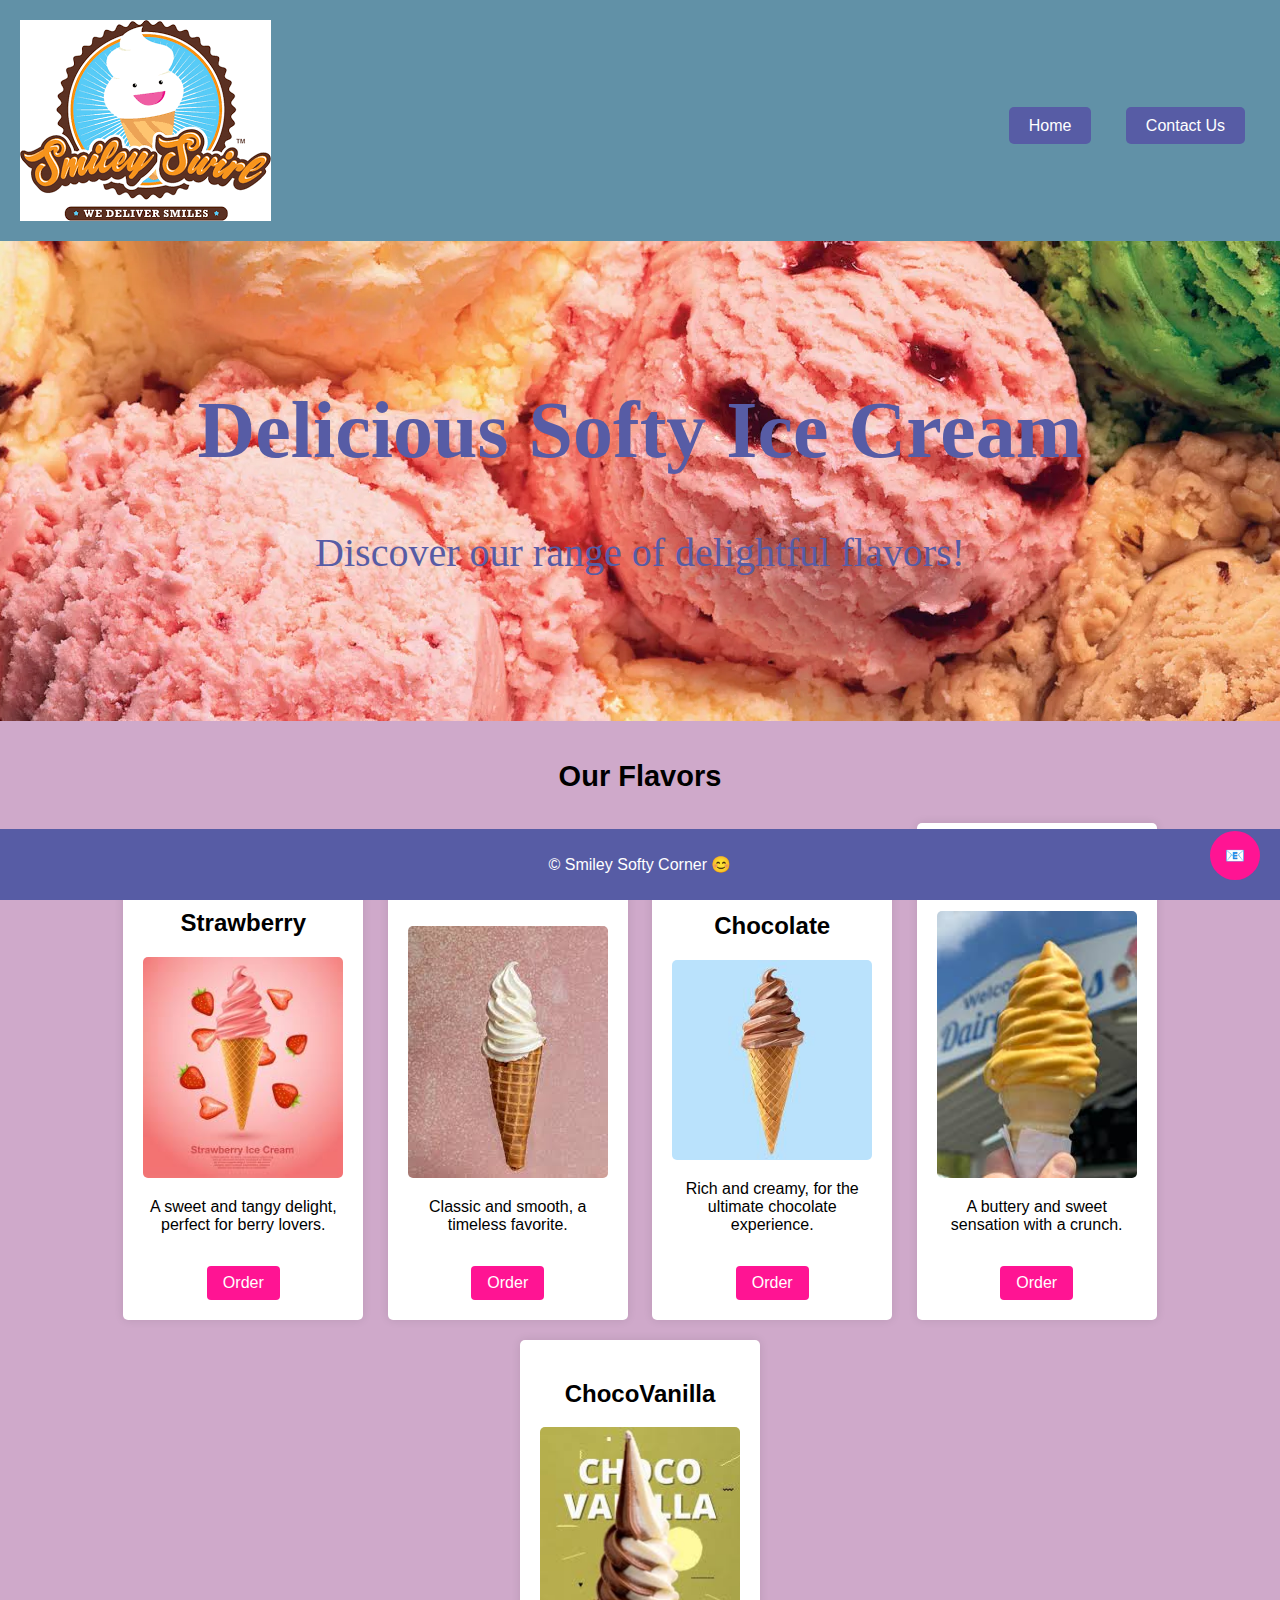
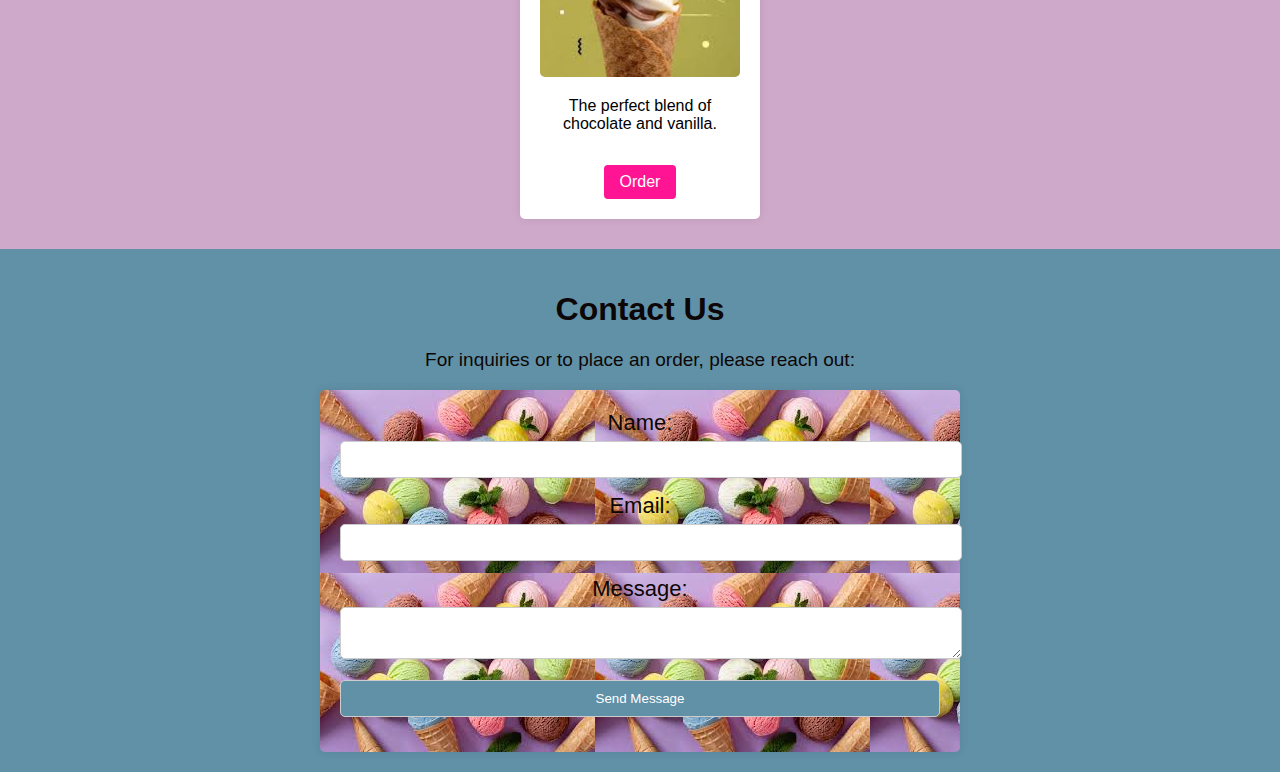
==== index.html @ 5a06f904 "Add files via upload" ====
<!DOCTYPE html>
<html lang="en">
<head>
    <meta charset="UTF-8">
    <meta name="viewport" content="width=device-width, initial-scale=1.0">
    <title>Smiley Softy Corner</title>
    <link rel="stylesheet" href="styles.css">
</head>
<body>
    <header>
        <img src="assests/logo.jpg" alt="logo">
        <nav>
            <a href="index.html">Home</a>
            <a href="#contact-section">Contact Us</a>
        </nav>
    </header>
    <section id="home" class="hero" style="font-family: cursive; font-size: 40px;">
        <h1>Delicious Softy Ice Cream</h1>
        <p>Discover our range of delightful flavors!</p>
    </section>
    <section id="flavors" class="flavors">
        <h1 style="font-size: 29px;">Our Flavors</h1>
        <div class="flavor-card">
            <h2>Strawberry</h2>
            <img src="assests/img1.jpg" alt="Strawberry Ice Cream">
            <p>A sweet and tangy delight, perfect for berry lovers.</p>
            <a href="order.html?flavor=strawberry" class="order-button">Order</a>
        </div>
        <div class="flavor-card">
            <h2>Vanilla</h2>
            <img src="assests/img2.jpg" alt="Vanilla Ice Cream">
            <p>Classic and smooth, a timeless favorite.</p>
            <a href="order.html?flavor=vanilla" class="order-button">Order</a>
        </div>
        <div class="flavor-card">
            <h2>Chocolate</h2>
            <img src="assests/img3.jpg" alt="Chocolate Ice Cream">
            <p>Rich and creamy, for the ultimate chocolate experience.</p>
            <a href="order.html?flavor=chocolate" class="order-button">Order</a>
        </div>
        <div class="flavor-card">
            <h2>Butterscotch</h2>
            <img src="assests/img4.jpg" alt="Butterscotch Ice Cream">
            <p>A buttery and sweet sensation with a crunch.</p>
            <a href="order.html?flavor=butterscotch" class="order-button">Order</a>
        </div>
        <div class="flavor-card">
            <h2>ChocoVanilla</h2>
            <img src="assests/img5.jpg" alt="ChocoVanilla Ice Cream">
            <p>The perfect blend of chocolate and vanilla.</p>
            <a href="order.html?flavor=chocovanilla" class="order-button">Order</a>
        </div>
    </section>
    <section id="contact-section" class="contact" style="color: #0d0606; padding: 20px; text-align: center;">
        <h1 style="font-size: 32px;">Contact Us</h1>
        <p style="font-size: 19px;">For inquiries or to place an order, please reach out:</p>
        <form action="submit_form.php" method="post" style="max-width: 600px; margin: auto; background-image: url(assests/bg2.jpg); padding: 20px; border-radius: 5px; box-shadow: 0 0 10px rgba(0, 0, 0, 0.1); font-size: 22px;">
            <label for="name" style="display: block; margin-bottom: 5px;">Name:</label>
            <input type="text" id="name" name="name" required style="width: 100%; margin-bottom: 15px; padding: 10px; border: 1px solid #ccc; border-radius: 5px;"><br>
            
            <label for="email" style="display: block; margin-bottom: 5px;">Email:</label>
            <input type="email" id="email" name="email" required style="width: 100%; margin-bottom: 15px; padding: 10px; border: 1px solid #ccc; border-radius: 5px;"><br>
            
            <label for="message" style="display: block; margin-bottom: 5px;">Message:</label>
            <textarea id="message" name="message" required style="width: 100%; margin-bottom: 15px; padding: 10px; border: 1px solid #ccc; border-radius: 5px;"></textarea><br>
            
            <button type="submit" class="button" style="color: #fff; cursor: pointer; transition: background-color 0.3s;">Send Message</button>
        </form>
    </section>
    <footer>
        <p>&copy; Smiley Softy Corner 😊</p>
    </footer>
    <div class="popup-icon" style="position: fixed; bottom: 20px; right: 20px; background-color: #ff1493; color: #fff; padding: 15px; border-radius: 50%; cursor: pointer; transition: background-color 0.3s;" onclick="window.location.href='contact.html'">
        📧
    </div>
</body>
</html>
---- styles.css ----
body {
    font-family: Arial, sans-serif;
    margin: 0;
    padding: 0;
    background-color: #f4f4f4;
}

header {
    padding: 20px;
    background-color: #6191a7;
    color: #fff;
    display: flex;
    justify-content: space-between;
    align-items: center;
}

nav {
    margin-top: 10px;
}

nav a {
    margin: 0 15px;
    text-decoration: none;
    color: #fff;
    background-color: #575ca5;
    padding: 10px 20px;
    border-radius: 5px;
    transition: background-color 0.3s;
}

nav a:hover {
    background-color: #8ed66c;
}

.hero {
    background-image: url(assests/bg1.jpg);
    background-position: center;
    height: 300px;
    color: #575ca5;
    text-align: center;
    padding: 90px 90px;
}

.flavors {
    padding: 20px;
    text-align: center;
    background-color: rgb(207, 169, 202);
}

.flavor-card {
    background-color: #fff;
    padding: 20px;
    margin: 10px;
    display: inline-block;
    width: 200px;
    border-radius: 5px;
    box-shadow: 0 0 10px rgba(0, 0, 0, 0.1);
    transition:transform0.3s ease;
}

.flavor-card:hover{
    transform: scale(1.1);
}

.flavor-card img {
    width: 100%;
    height: auto;
    border-radius: 5px;
}

.contact {
    background-color: #6191a7;
    color: #fff;
    padding: 20px;
    text-align: center;
}

form {
    max-width: 600px;
    margin: auto;
    background-image: url(assests/bg2.jpg);
    background-position: cover;
    padding: 20px;
    border-radius: 5px;
    box-shadow: 0 0 10px rgba(0, 0, 0, 0.1);
}

label {
    display: block;
    margin-bottom: 5px;
}

input, textarea, button {
    width: 100%;
    margin-bottom: 15px;
    padding: 10px;
    border: 1px solid #ccc;
    border-radius: 5px;
}

button {
    background-color: #6191a7;
    color: #fff;
    cursor: pointer;
    transition: background-color 0.3s;
}

button:hover {
    background-color: #575ca5;
}

footer {
    background-color: #575ca5;
    color: #fff;
    text-align: center;
    padding: 10px 0;
    position: fixed;
    width: 100%;
    bottom: 0;
}

.order-button { 
    display: inline-block; 
    margin-top: 1rem;
     padding: 0.5rem 1rem; 
     background-color: #ff1493;
      color: white; 
      text-decoration: none;
       border-radius: 4px;
        transition: background-color 0.3s;
 } 
     
.order-button:hover { 
        background-color: #e01186;
     }
     
.popup-icon:hover {
    background-color: #e01186;
}
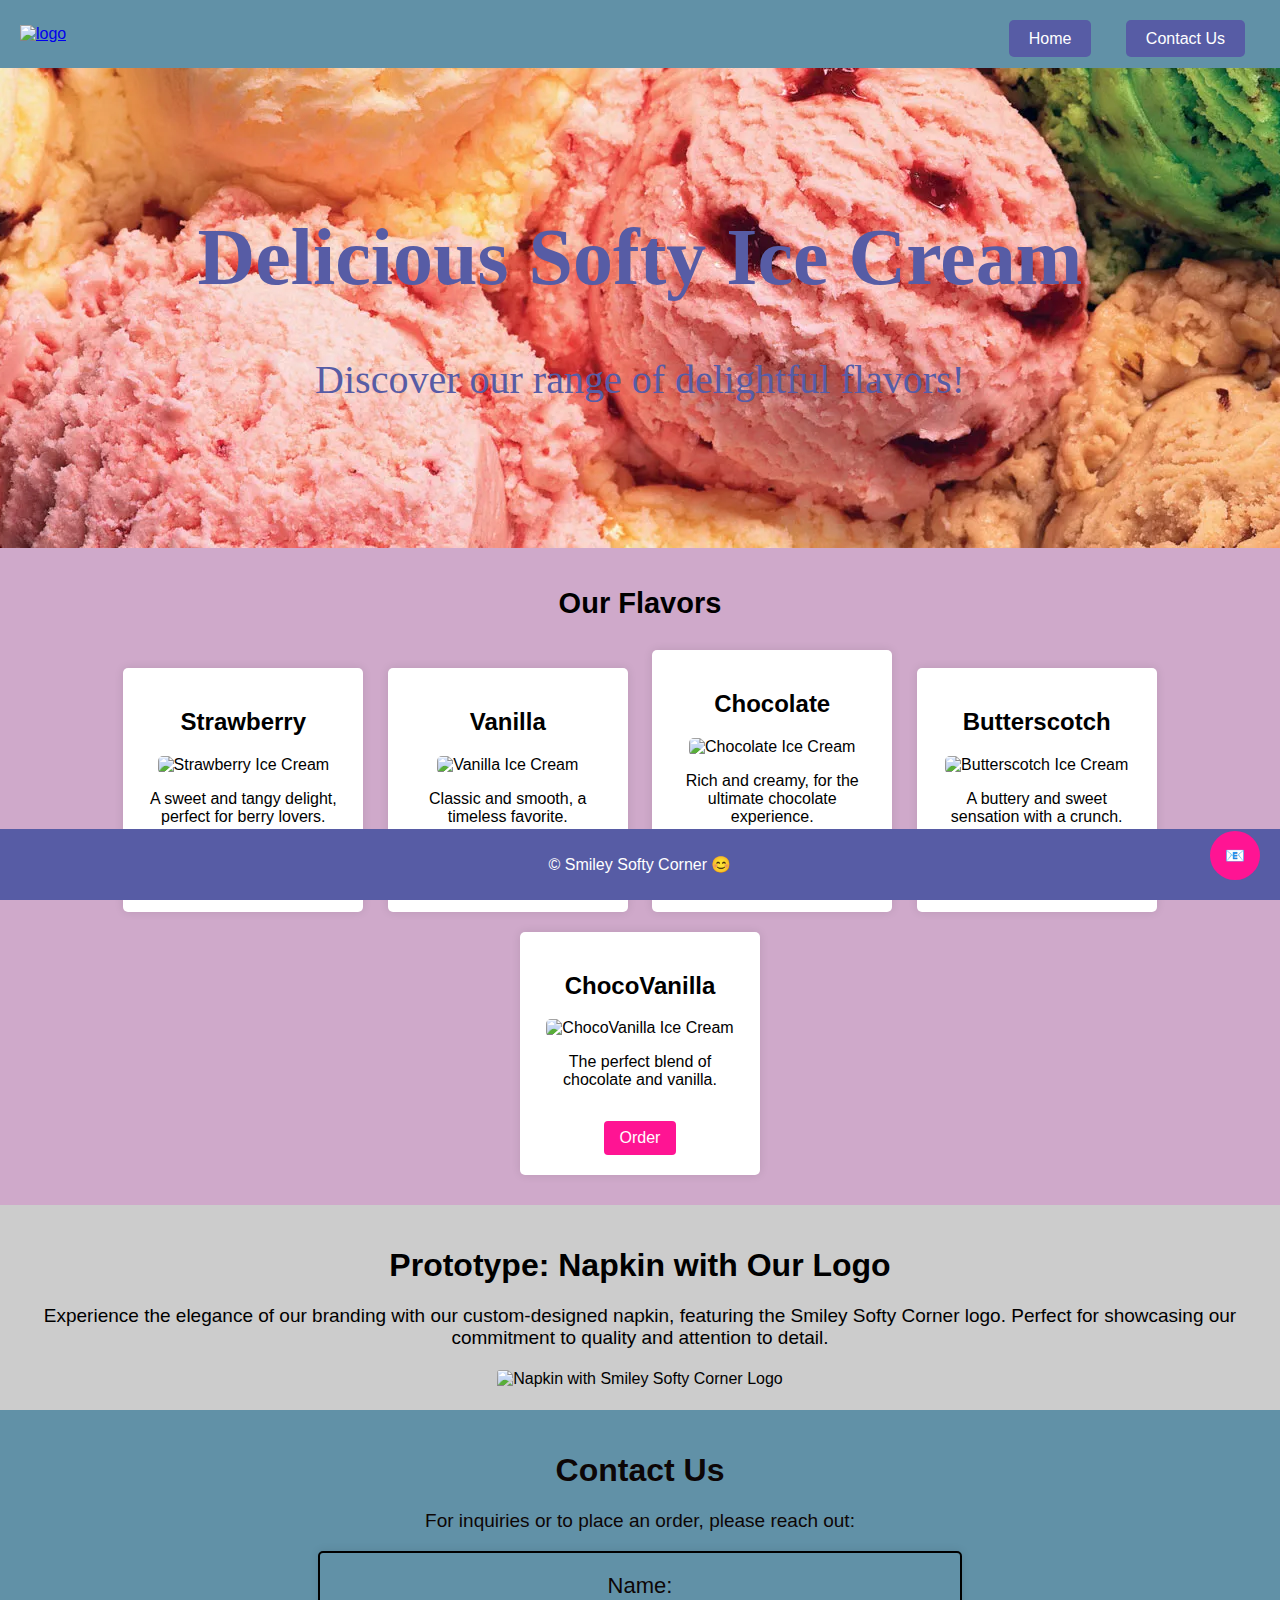
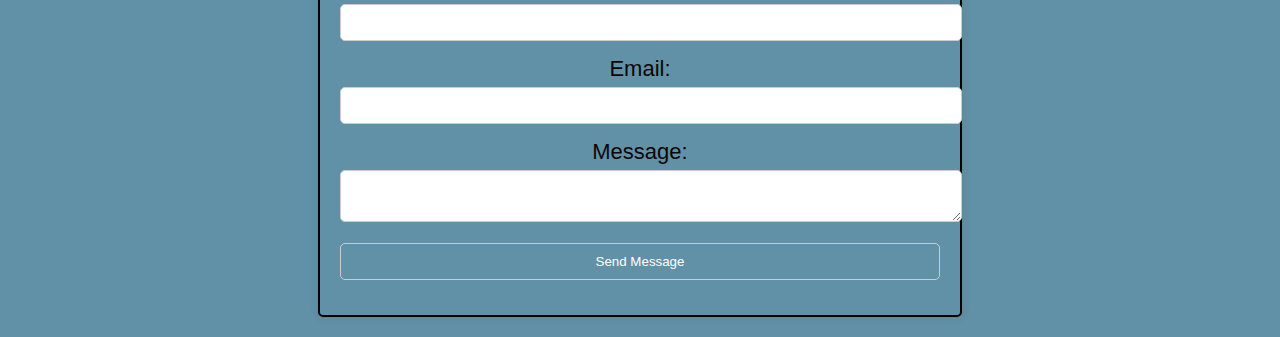
==== commit 1d6a2768: "Update index.html" ====
--- a/index.html
+++ b/index.html
@@ -8,7 +8,7 @@
 </head>
 <body>
     <header>
-        <img src="assests/logo.jpg" alt="logo">
+        <a href="index.html"><img src="assets/logo.jpg" alt="logo"></a>
         <nav>
             <a href="index.html">Home</a>
             <a href="#contact-section">Contact Us</a>
@@ -22,39 +22,47 @@
         <h1 style="font-size: 29px;">Our Flavors</h1>
         <div class="flavor-card">
             <h2>Strawberry</h2>
-            <img src="assests/img1.jpg" alt="Strawberry Ice Cream">
+            <img src="assets/img1.jpg" alt="Strawberry Ice Cream">
             <p>A sweet and tangy delight, perfect for berry lovers.</p>
             <a href="order.html?flavor=strawberry" class="order-button">Order</a>
         </div>
         <div class="flavor-card">
             <h2>Vanilla</h2>
-            <img src="assests/img2.jpg" alt="Vanilla Ice Cream">
+            <img src="assets/img2.jpg" alt="Vanilla Ice Cream">
             <p>Classic and smooth, a timeless favorite.</p>
             <a href="order.html?flavor=vanilla" class="order-button">Order</a>
         </div>
         <div class="flavor-card">
             <h2>Chocolate</h2>
-            <img src="assests/img3.jpg" alt="Chocolate Ice Cream">
+            <img src="assets/img3.jpg" alt="Chocolate Ice Cream">
             <p>Rich and creamy, for the ultimate chocolate experience.</p>
             <a href="order.html?flavor=chocolate" class="order-button">Order</a>
         </div>
         <div class="flavor-card">
             <h2>Butterscotch</h2>
-            <img src="assests/img4.jpg" alt="Butterscotch Ice Cream">
+            <img src="assets/img4.jpg" alt="Butterscotch Ice Cream">
             <p>A buttery and sweet sensation with a crunch.</p>
             <a href="order.html?flavor=butterscotch" class="order-button">Order</a>
         </div>
         <div class="flavor-card">
             <h2>ChocoVanilla</h2>
-            <img src="assests/img5.jpg" alt="ChocoVanilla Ice Cream">
+            <img src="assets/img5.jpg" alt="ChocoVanilla Ice Cream">
             <p>The perfect blend of chocolate and vanilla.</p>
             <a href="order.html?flavor=chocovanilla" class="order-button">Order</a>
         </div>
     </section>
+
+    <!-- Prototype Image Section -->
+    <section id="prototype" class="prototype" style="padding: 20px; text-align: center; background-color: #ccc;">
+        <h1 style="font-size: 32px;">Prototype: Napkin with Our Logo</h1>
+        <p style="font-size: 19px;">Experience the elegance of our branding with our custom-designed napkin, featuring the Smiley Softy Corner logo. Perfect for showcasing our commitment to quality and attention to detail.</p>
+        <img src="assets/prototype.jpg" alt="Napkin with Smiley Softy Corner Logo" style="width: 30%; border: 2px solid #ccc; border-radius: 5px;">
+    </section>
+<!--prototype section ended-->
     <section id="contact-section" class="contact" style="color: #0d0606; padding: 20px; text-align: center;">
         <h1 style="font-size: 32px;">Contact Us</h1>
         <p style="font-size: 19px;">For inquiries or to place an order, please reach out:</p>
-        <form action="submit_form.php" method="post" style="max-width: 600px; margin: auto; background-image: url(assests/bg2.jpg); padding: 20px; border-radius: 5px; box-shadow: 0 0 10px rgba(0, 0, 0, 0.1); font-size: 22px;">
+        <form action="submit_form.php" method="post" style="max-width: 600px; margin: auto; background-image: url(assets/bg2.jpg); padding: 20px; border-radius: 5px; box-shadow: 0 0 10px rgba(0, 0, 0, 0.1); font-size: 22px; border: 2px solid black;">
             <label for="name" style="display: block; margin-bottom: 5px;">Name:</label>
             <input type="text" id="name" name="name" required style="width: 100%; margin-bottom: 15px; padding: 10px; border: 1px solid #ccc; border-radius: 5px;"><br>
             
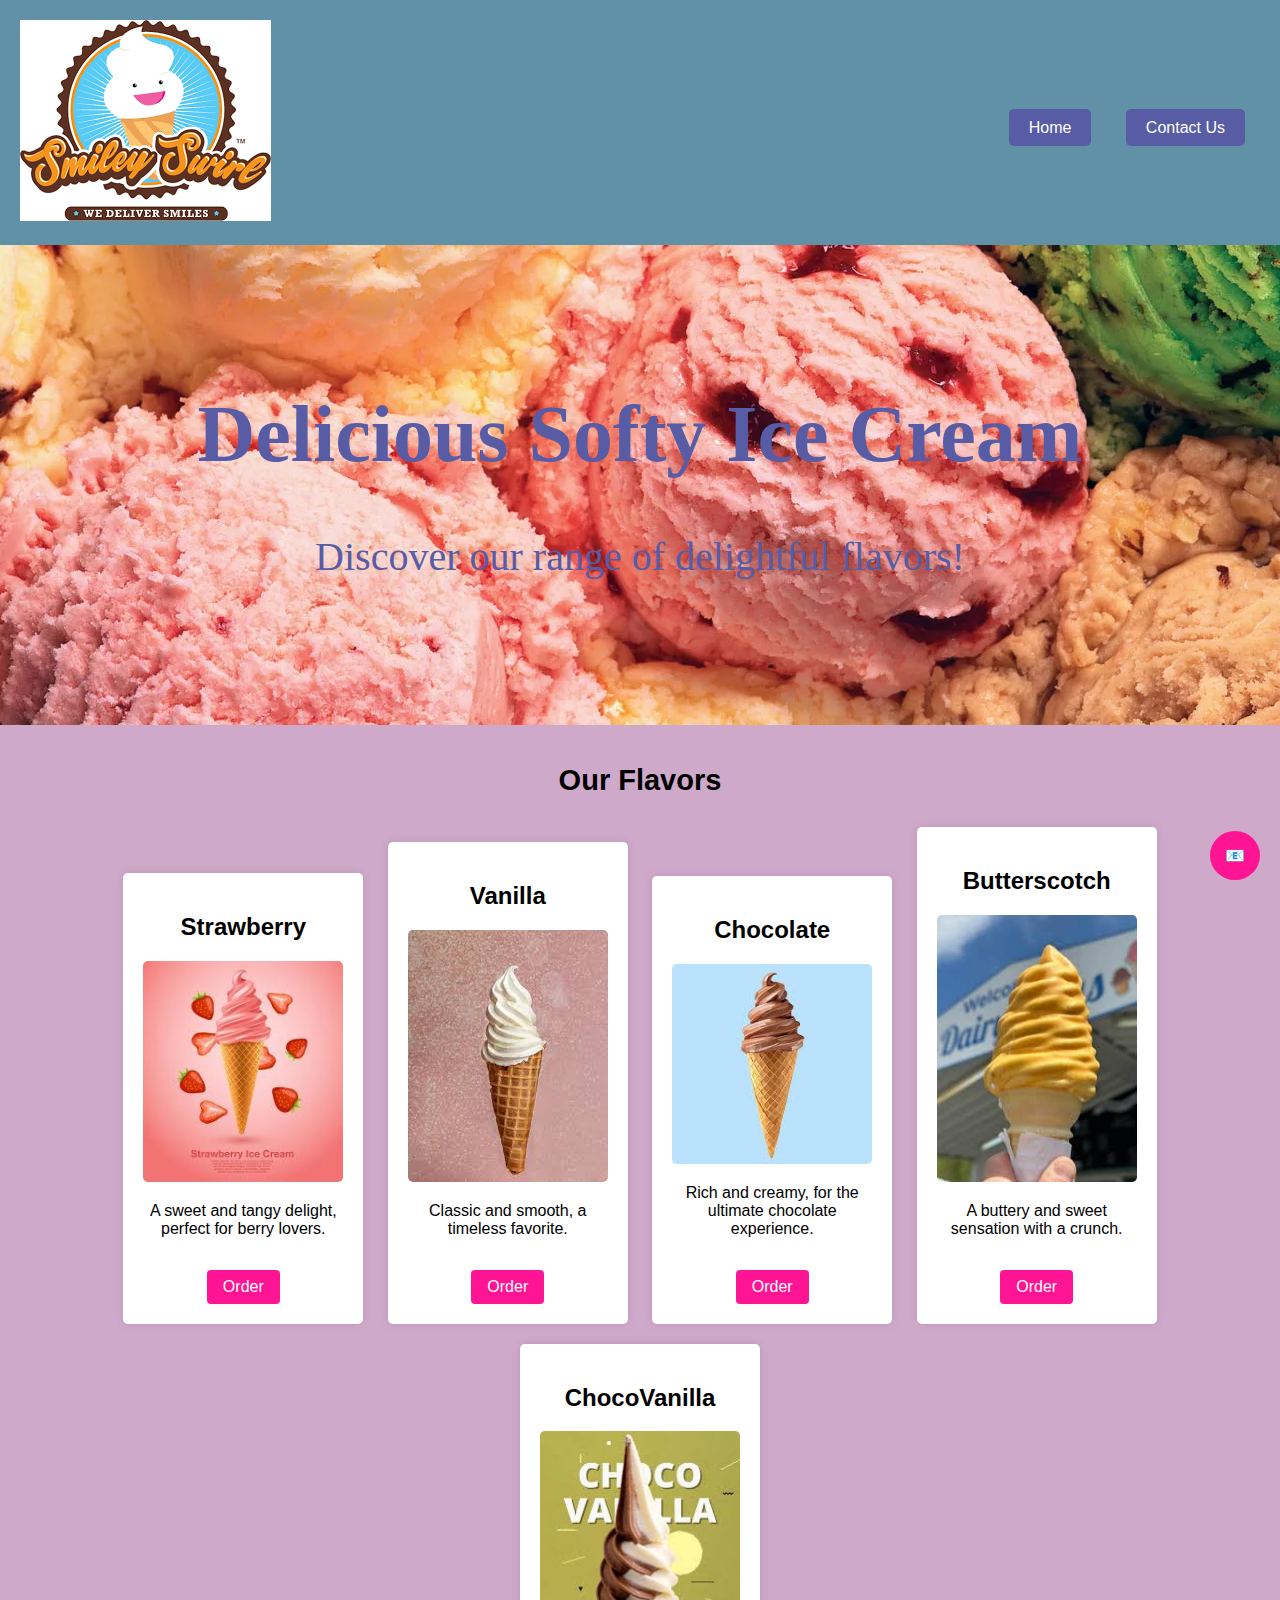
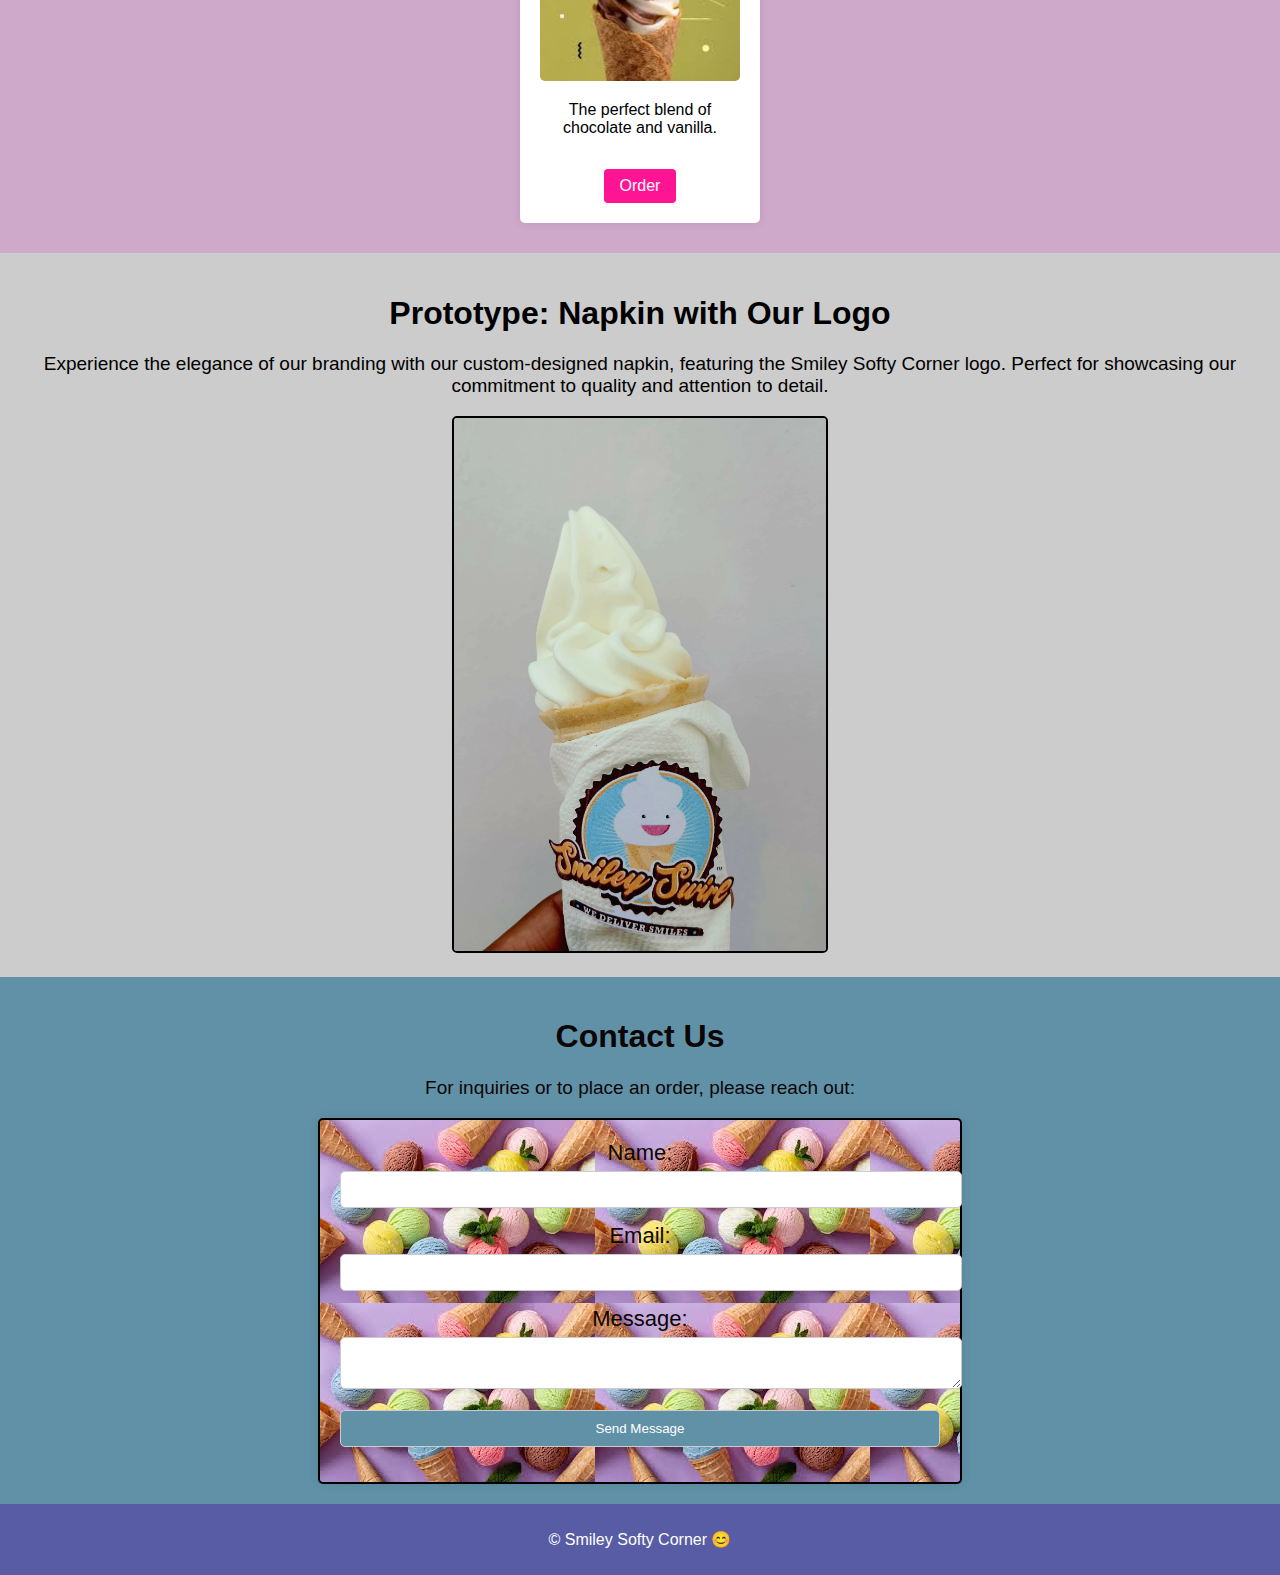
==== commit 4d09583a: "Update index.html" ====
--- a/index.html
+++ b/index.html
@@ -56,7 +56,7 @@
     <section id="prototype" class="prototype" style="padding: 20px; text-align: center; background-color: #ccc;">
         <h1 style="font-size: 32px;">Prototype: Napkin with Our Logo</h1>
         <p style="font-size: 19px;">Experience the elegance of our branding with our custom-designed napkin, featuring the Smiley Softy Corner logo. Perfect for showcasing our commitment to quality and attention to detail.</p>
-        <img src="assets/prototype.jpg" alt="Napkin with Smiley Softy Corner Logo" style="width: 30%; border: 2px solid #ccc; border-radius: 5px;">
+        <img src="assets/prototype.jpg" alt="Napkin with Smiley Softy Corner Logo" style="width: 30%; border: 2px solid black; border-radius: 5px;">
     </section>
 <!--prototype section ended-->
     <section id="contact-section" class="contact" style="color: #0d0606; padding: 20px; text-align: center;">
--- a/styles.css
+++ b/styles.css
@@ -33,7 +33,7 @@
 }
 
 .hero {
-    background-image: url(assests/bg1.jpg);
+    background-image: url(assets/bg1.jpg);
     background-position: center;
     height: 300px;
     color: #575ca5;
@@ -114,7 +114,7 @@
     color: #fff;
     text-align: center;
     padding: 10px 0;
-    position: fixed;
+    
     width: 100%;
     bottom: 0;
 }
